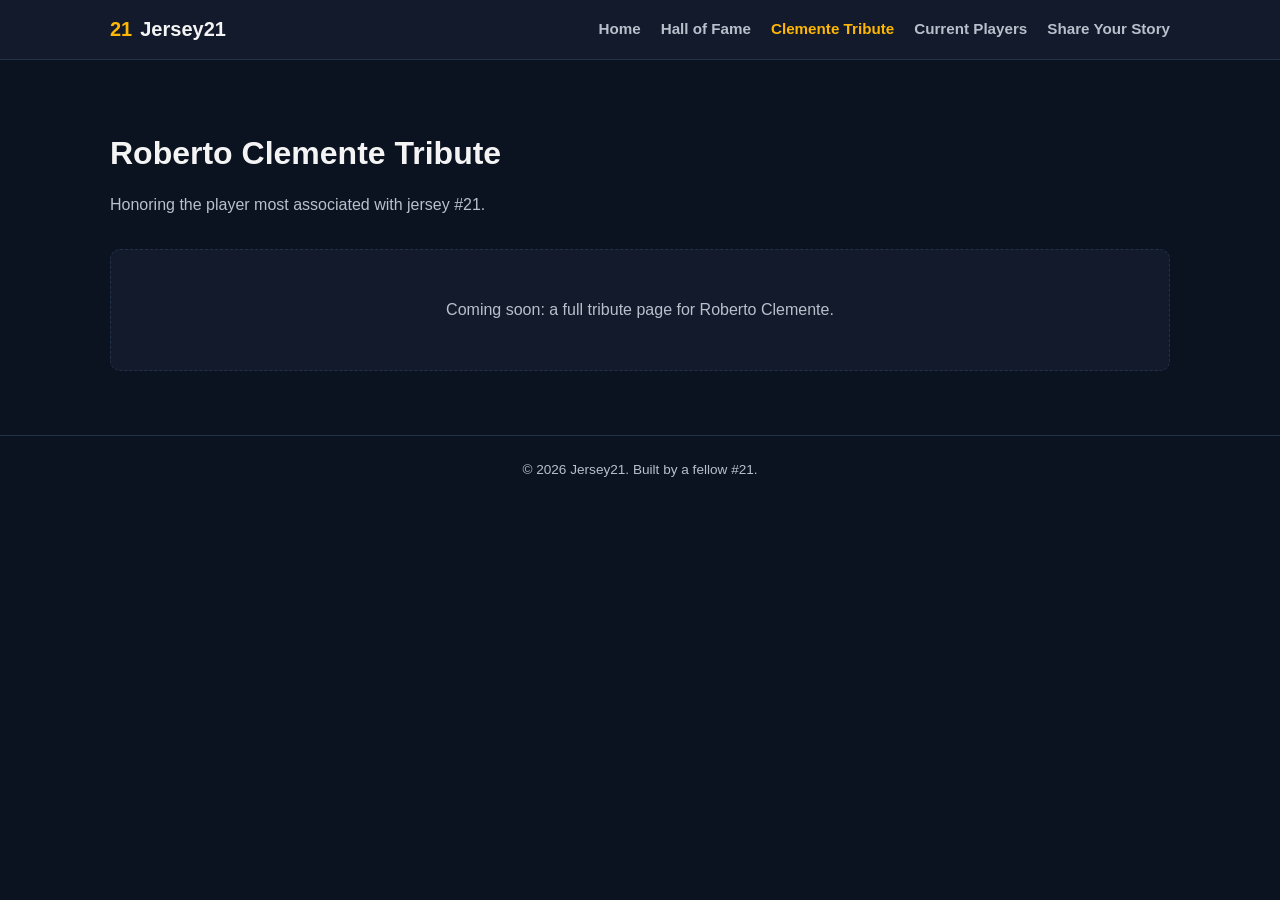
==== clemente.html @ 8576b73b "Step 2: site skeleton with nav, home page, and placeholder pages for all four features" ====
<!DOCTYPE html>
<html lang="en">
<head>
  <meta charset="UTF-8">
  <meta name="viewport" content="width=device-width, initial-scale=1.0">
  <title>Roberto Clemente Tribute &mdash; Jersey21</title>
  <link rel="stylesheet" href="assets/css/style.css">
</head>
<body>
  <header class="site-header">
    <div class="nav-inner">
      <a class="brand" href="index.html"><span class="brand-num">21</span> Jersey21</a>
      <nav class="main-nav" aria-label="Main navigation">
        <ul>
          <li><a href="index.html">Home</a></li>
          <li><a href="hall-of-fame.html">Hall of Fame</a></li>
          <li><a href="clemente.html" class="active">Clemente Tribute</a></li>
          <li><a href="current-players.html">Current Players</a></li>
          <li><a href="share-your-story.html">Share Your Story</a></li>
        </ul>
      </nav>
    </div>
  </header>

  <main class="page">
    <h1>Roberto Clemente Tribute</h1>
    <p class="subtitle">Honoring the player most associated with jersey #21.</p>
    <div class="coming-soon">
      <p>Coming soon: a full tribute page for Roberto Clemente.</p>
    </div>
  </main>

  <footer class="site-footer">
    &copy; 2026 Jersey21. Built by a fellow #21.
  </footer>
</body>
</html>
---- assets/css/style.css ----
/* ===== Jersey21 shared styles ===== */
:root {
  --bg: #0b1220;
  --bg-alt: #121a2b;
  --text: #f4f4f4;
  --text-muted: #b8c0cc;
  --accent: #ffb703;
  --accent-dark: #cc9102;
  --border: #223049;
  --max-width: 1100px;
}

* { box-sizing: border-box; }

html, body {
  margin: 0;
  padding: 0;
}

body {
  font-family: -apple-system, BlinkMacSystemFont, "Segoe UI", Roboto, sans-serif;
  background: var(--bg);
  color: var(--text);
  line-height: 1.5;
}

a { color: var(--accent); text-decoration: none; }
a:hover { text-decoration: underline; }

.container {
  max-width: var(--max-width);
  margin: 0 auto;
  padding: 0 1.25rem;
}

/* ---- Header / Nav ---- */
header.site-header {
  border-bottom: 1px solid var(--border);
  background: var(--bg-alt);
  position: sticky;
  top: 0;
  z-index: 10;
}

.nav-inner {
  display: flex;
  align-items: center;
  justify-content: space-between;
  padding: 0.9rem 1.25rem;
  max-width: var(--max-width);
  margin: 0 auto;
}

.brand {
  display: flex;
  align-items: center;
  gap: 0.5rem;
  font-weight: 800;
  font-size: 1.25rem;
  color: var(--text);
}

.brand .brand-num {
  color: var(--accent);
}

nav.main-nav ul {
  list-style: none;
  display: flex;
  gap: 1.25rem;
  margin: 0;
  padding: 0;
  flex-wrap: wrap;
}

nav.main-nav a {
  color: var(--text-muted);
  font-weight: 600;
  font-size: 0.95rem;
}

nav.main-nav a:hover,
nav.main-nav a.active {
  color: var(--accent);
  text-decoration: none;
}

/* ---- Hero ---- */
.hero {
  text-align: center;
  padding: 4rem 1.25rem 3rem;
}

.hero .num {
  font-size: 5rem;
  font-weight: 800;
  line-height: 1;
  color: var(--accent);
}

.hero h1 {
  margin: 0.5rem 0 1rem;
  font-size: 2rem;
}

.hero p {
  max-width: 640px;
  margin: 0 auto;
  color: var(--text-muted);
  font-size: 1.05rem;
}

/* ---- Feature cards ---- */
.card-grid {
  display: grid;
  grid-template-columns: repeat(auto-fit, minmax(220px, 1fr));
  gap: 1.25rem;
  padding: 1rem 1.25rem 4rem;
  max-width: var(--max-width);
  margin: 0 auto;
}

.card {
  background: var(--bg-alt);
  border: 1px solid var(--border);
  border-radius: 10px;
  padding: 1.5rem;
  transition: border-color 0.15s ease, transform 0.15s ease;
}

.card:hover {
  border-color: var(--accent);
  transform: translateY(-2px);
}

.card h2 {
  margin: 0 0 0.5rem;
  font-size: 1.15rem;
  color: var(--text);
}

.card p {
  margin: 0 0 1rem;
  color: var(--text-muted);
  font-size: 0.95rem;
}

.card a.card-link {
  font-weight: 700;
}

/* ---- Generic page content ---- */
main.page {
  padding: 3rem 1.25rem 4rem;
  max-width: var(--max-width);
  margin: 0 auto;
}

main.page h1 {
  font-size: 2rem;
  margin-bottom: 0.5rem;
}

main.page .subtitle {
  color: var(--text-muted);
  margin-bottom: 2rem;
}

.coming-soon {
  background: var(--bg-alt);
  border: 1px dashed var(--border);
  border-radius: 10px;
  padding: 2rem;
  text-align: center;
  color: var(--text-muted);
}

/* ---- Footer ---- */
footer.site-footer {
  border-top: 1px solid var(--border);
  padding: 1.5rem 1.25rem;
  text-align: center;
  color: var(--text-muted);
  font-size: 0.85rem;
}

@media (max-width: 600px) {
  .nav-inner { flex-direction: column; gap: 0.75rem; align-items: flex-start; }
  .hero .num { font-size: 3.5rem; }
  .hero h1 { font-size: 1.5rem; }
}
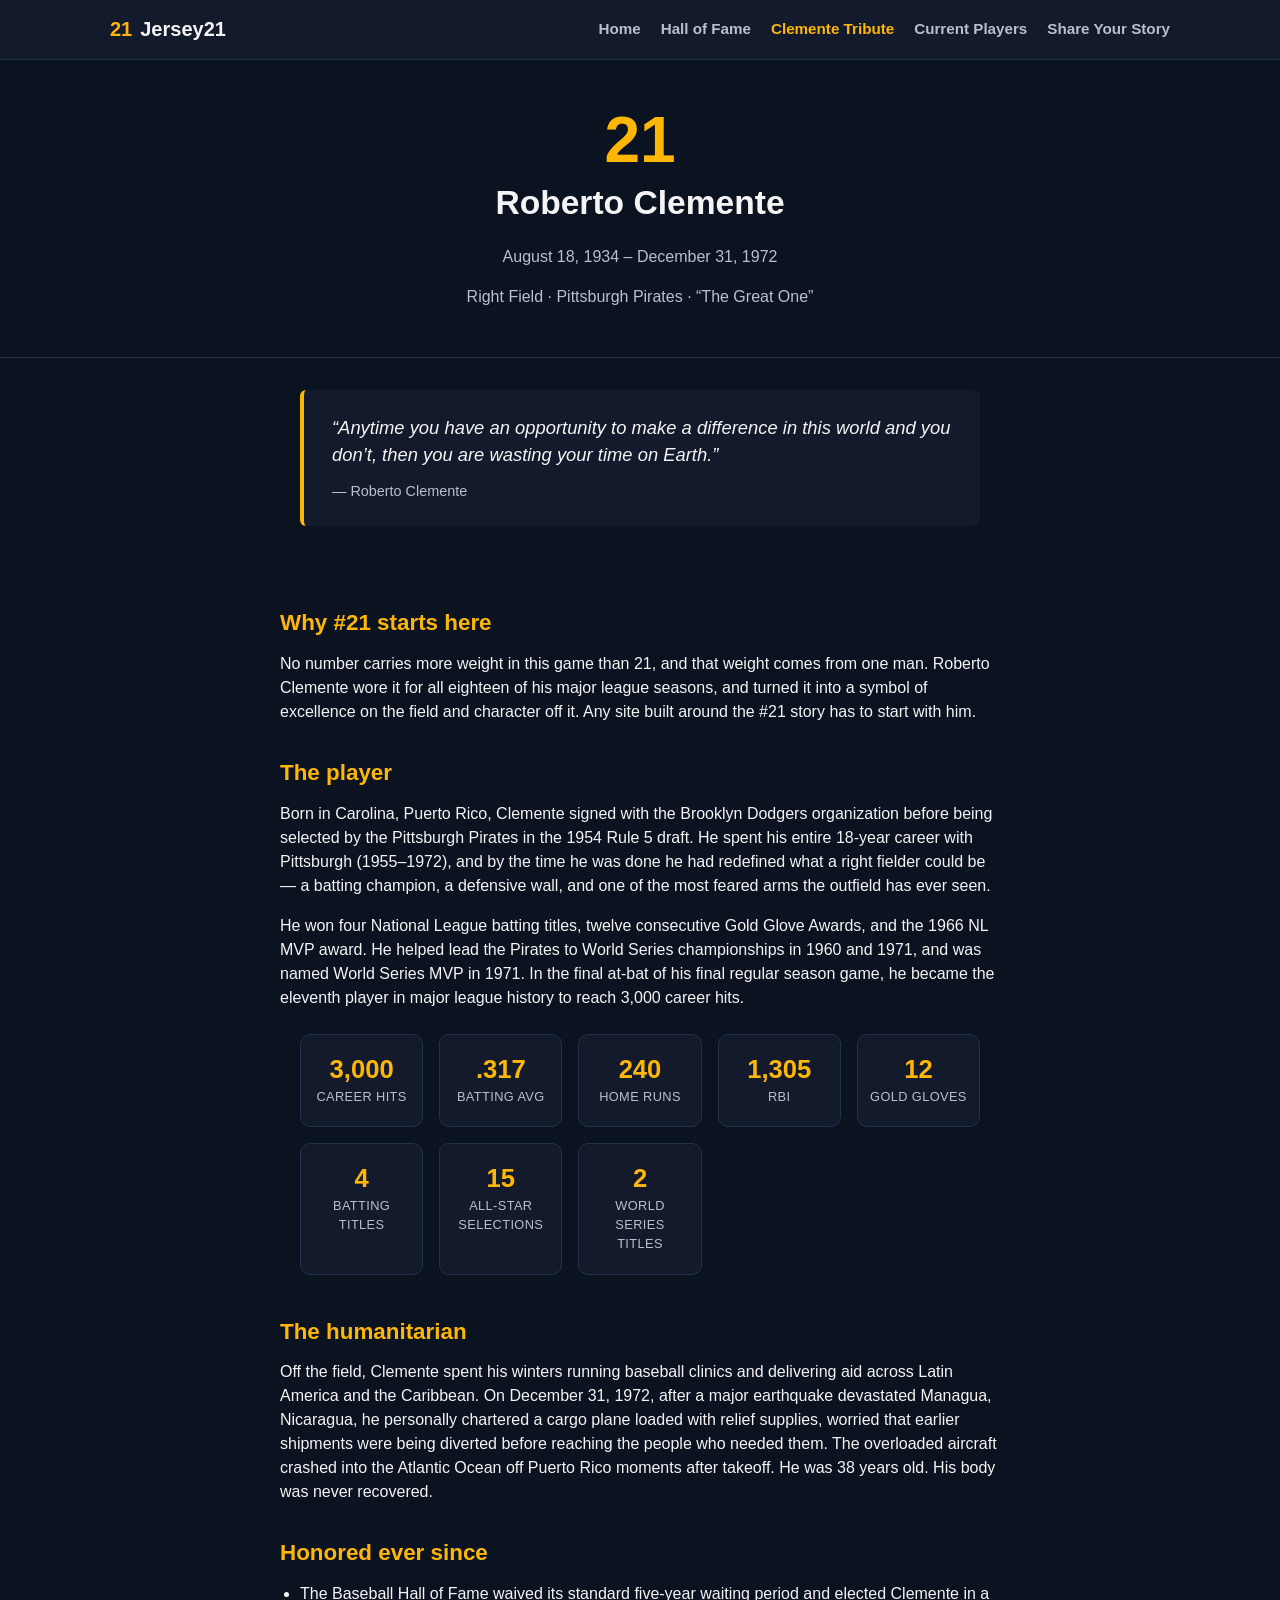
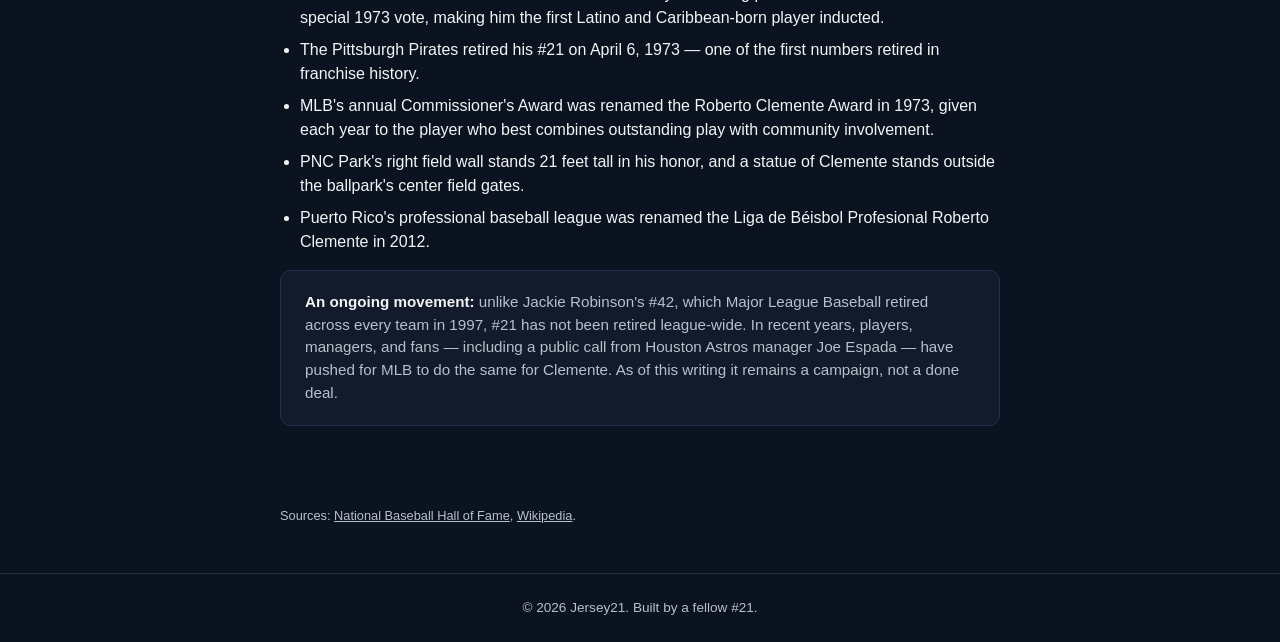
==== commit a21364f1: "Step 3: full Roberto Clemente tribute page with career stats, humanitarian story, and honors" ====
--- a/clemente.html
+++ b/clemente.html
@@ -4,6 +4,7 @@
   <meta charset="UTF-8">
   <meta name="viewport" content="width=device-width, initial-scale=1.0">
   <title>Roberto Clemente Tribute &mdash; Jersey21</title>
+  <meta name="description" content="A tribute to Roberto Clemente, the Pittsburgh Pirates legend and humanitarian whose #21 defines this site.">
   <link rel="stylesheet" href="assets/css/style.css">
 </head>
 <body>
@@ -22,13 +23,100 @@
     </div>
   </header>
 
-  <main class="page">
-    <h1>Roberto Clemente Tribute</h1>
-    <p class="subtitle">Honoring the player most associated with jersey #21.</p>
-    <div class="coming-soon">
-      <p>Coming soon: a full tribute page for Roberto Clemente.</p>
+  <section class="tribute-hero">
+    <div class="tribute-num">21</div>
+    <h1>Roberto Clemente</h1>
+    <p class="dates">August 18, 1934 &ndash; December 31, 1972</p>
+    <p class="role">Right Field &middot; Pittsburgh Pirates &middot; &ldquo;The Great One&rdquo;</p>
+  </section>
+
+  <blockquote class="quote-block">
+    &ldquo;Anytime you have an opportunity to make a difference in this world
+    and you don&rsquo;t, then you are wasting your time on Earth.&rdquo;
+    <cite>&mdash; Roberto Clemente</cite>
+  </blockquote>
+
+  <section class="tribute-section">
+    <h2>Why #21 starts here</h2>
+    <p>
+      No number carries more weight in this game than 21, and that weight comes
+      from one man. Roberto Clemente wore it for all eighteen of his major
+      league seasons, and turned it into a symbol of excellence on the field
+      and character off it. Any site built around the #21 story has to start
+      with him.
+    </p>
+
+    <h2>The player</h2>
+    <p>
+      Born in Carolina, Puerto Rico, Clemente signed with the Brooklyn Dodgers
+      organization before being selected by the Pittsburgh Pirates in the 1954
+      Rule 5 draft. He spent his entire 18-year career with Pittsburgh
+      (1955&ndash;1972), and by the time he was done he had redefined what a
+      right fielder could be &mdash; a batting champion, a defensive wall, and
+      one of the most feared arms the outfield has ever seen.
+    </p>
+    <p>
+      He won four National League batting titles, twelve consecutive Gold
+      Glove Awards, and the 1966 NL MVP award. He helped lead the Pirates to
+      World Series championships in 1960 and 1971, and was named World Series
+      MVP in 1971. In the final at-bat of his final regular season game, he
+      became the eleventh player in major league history to reach 3,000 career
+      hits.
+    </p>
+
+    <div class="stats-grid">
+      <div class="stat"><div class="stat-value">3,000</div><div class="stat-label">Career Hits</div></div>
+      <div class="stat"><div class="stat-value">.317</div><div class="stat-label">Batting Avg</div></div>
+      <div class="stat"><div class="stat-value">240</div><div class="stat-label">Home Runs</div></div>
+      <div class="stat"><div class="stat-value">1,305</div><div class="stat-label">RBI</div></div>
+      <div class="stat"><div class="stat-value">12</div><div class="stat-label">Gold Gloves</div></div>
+      <div class="stat"><div class="stat-value">4</div><div class="stat-label">Batting Titles</div></div>
+      <div class="stat"><div class="stat-value">15</div><div class="stat-label">All-Star Selections</div></div>
+      <div class="stat"><div class="stat-value">2</div><div class="stat-label">World Series Titles</div></div>
     </div>
-  </main>
+
+    <h2>The humanitarian</h2>
+    <p>
+      Off the field, Clemente spent his winters running baseball clinics and
+      delivering aid across Latin America and the Caribbean. On December 31,
+      1972, after a major earthquake devastated Managua, Nicaragua, he
+      personally chartered a cargo plane loaded with relief supplies, worried
+      that earlier shipments were being diverted before reaching the people
+      who needed them. The overloaded aircraft crashed into the Atlantic Ocean
+      off Puerto Rico moments after takeoff. He was 38 years old. His body was
+      never recovered.
+    </p>
+
+    <h2>Honored ever since</h2>
+    <ul class="honors-list">
+      <li>The Baseball Hall of Fame waived its standard five-year waiting
+        period and elected Clemente in a special 1973 vote, making him the
+        first Latino and Caribbean-born player inducted.</li>
+      <li>The Pittsburgh Pirates retired his #21 on April 6, 1973 &mdash; one
+        of the first numbers retired in franchise history.</li>
+      <li>MLB's annual Commissioner's Award was renamed the Roberto Clemente
+        Award in 1973, given each year to the player who best combines
+        outstanding play with community involvement.</li>
+      <li>PNC Park's right field wall stands 21 feet tall in his honor, and a
+        statue of Clemente stands outside the ballpark's center field gates.</li>
+      <li>Puerto Rico's professional baseball league was renamed the Liga de
+        Béisbol Profesional Roberto Clemente in 2012.</li>
+    </ul>
+
+    <div class="callout">
+      <strong>An ongoing movement:</strong> unlike Jackie Robinson's #42, which
+      Major League Baseball retired across every team in 1997, #21 has not
+      been retired league-wide. In recent years, players, managers, and fans
+      &mdash; including a public call from Houston Astros manager Joe Espada
+      &mdash; have pushed for MLB to do the same for Clemente. As of this
+      writing it remains a campaign, not a done deal.
+    </div>
+  </section>
+
+  <p class="sources-note">
+    Sources: <a href="https://baseballhall.org/hall-of-famers/clemente-roberto" target="_blank" rel="noopener">National Baseball Hall of Fame</a>,
+    <a href="https://en.wikipedia.org/wiki/Roberto_Clemente" target="_blank" rel="noopener">Wikipedia</a>.
+  </p>
 
   <footer class="site-footer">
     &copy; 2026 Jersey21. Built by a fellow #21.
--- a/assets/css/style.css
+++ b/assets/css/style.css
@@ -189,3 +189,135 @@
   .hero .num { font-size: 3.5rem; }
   .hero h1 { font-size: 1.5rem; }
 }
+
+/* ---- Clemente tribute page ---- */
+.tribute-hero {
+  text-align: center;
+  padding: 3rem 1.25rem 2rem;
+  border-bottom: 1px solid var(--border);
+}
+
+.tribute-hero .tribute-num {
+  font-size: 4rem;
+  font-weight: 800;
+  color: var(--accent);
+  line-height: 1;
+}
+
+.tribute-hero h1 {
+  margin: 0.4rem 0 0.25rem;
+  font-size: 2.1rem;
+}
+
+.tribute-hero .dates {
+  color: var(--text-muted);
+  font-size: 1rem;
+  margin-bottom: 0.25rem;
+}
+
+.tribute-hero .role {
+  color: var(--text-muted);
+  font-size: 1rem;
+}
+
+.quote-block {
+  max-width: 680px;
+  margin: 2rem auto;
+  padding: 1.5rem 1.75rem;
+  border-left: 4px solid var(--accent);
+  background: var(--bg-alt);
+  border-radius: 6px;
+  font-size: 1.15rem;
+  font-style: italic;
+  color: var(--text);
+}
+
+.quote-block cite {
+  display: block;
+  margin-top: 0.75rem;
+  font-style: normal;
+  font-size: 0.9rem;
+  color: var(--text-muted);
+}
+
+.tribute-section {
+  max-width: 760px;
+  margin: 0 auto;
+  padding: 1rem 1.25rem 2.5rem;
+}
+
+.tribute-section h2 {
+  font-size: 1.4rem;
+  margin: 2rem 0 0.75rem;
+  color: var(--accent);
+}
+
+.tribute-section p {
+  color: var(--text);
+  margin: 0 0 1rem;
+}
+
+.stats-grid {
+  display: grid;
+  grid-template-columns: repeat(auto-fit, minmax(120px, 1fr));
+  gap: 1rem;
+  max-width: 900px;
+  margin: 1.5rem auto 2.5rem;
+  padding: 0 1.25rem;
+}
+
+.stat {
+  background: var(--bg-alt);
+  border: 1px solid var(--border);
+  border-radius: 10px;
+  padding: 1.25rem 0.75rem;
+  text-align: center;
+}
+
+.stat .stat-value {
+  font-size: 1.6rem;
+  font-weight: 800;
+  color: var(--accent);
+  line-height: 1.1;
+}
+
+.stat .stat-label {
+  font-size: 0.8rem;
+  color: var(--text-muted);
+  margin-top: 0.25rem;
+  text-transform: uppercase;
+  letter-spacing: 0.03em;
+}
+
+.honors-list {
+  margin: 0 0 1rem;
+  padding-left: 1.25rem;
+  color: var(--text);
+}
+
+.honors-list li {
+  margin-bottom: 0.5rem;
+}
+
+.callout {
+  max-width: 760px;
+  margin: 0 auto 2.5rem;
+  padding: 1.25rem 1.5rem;
+  background: var(--bg-alt);
+  border: 1px solid var(--border);
+  border-radius: 10px;
+  color: var(--text-muted);
+  font-size: 0.95rem;
+}
+
+.callout strong { color: var(--text); }
+
+.sources-note {
+  max-width: 760px;
+  margin: 0 auto 3rem;
+  padding: 0 1.25rem;
+  font-size: 0.8rem;
+  color: var(--text-muted);
+}
+
+.sources-note a { color: var(--text-muted); text-decoration: underline; }
